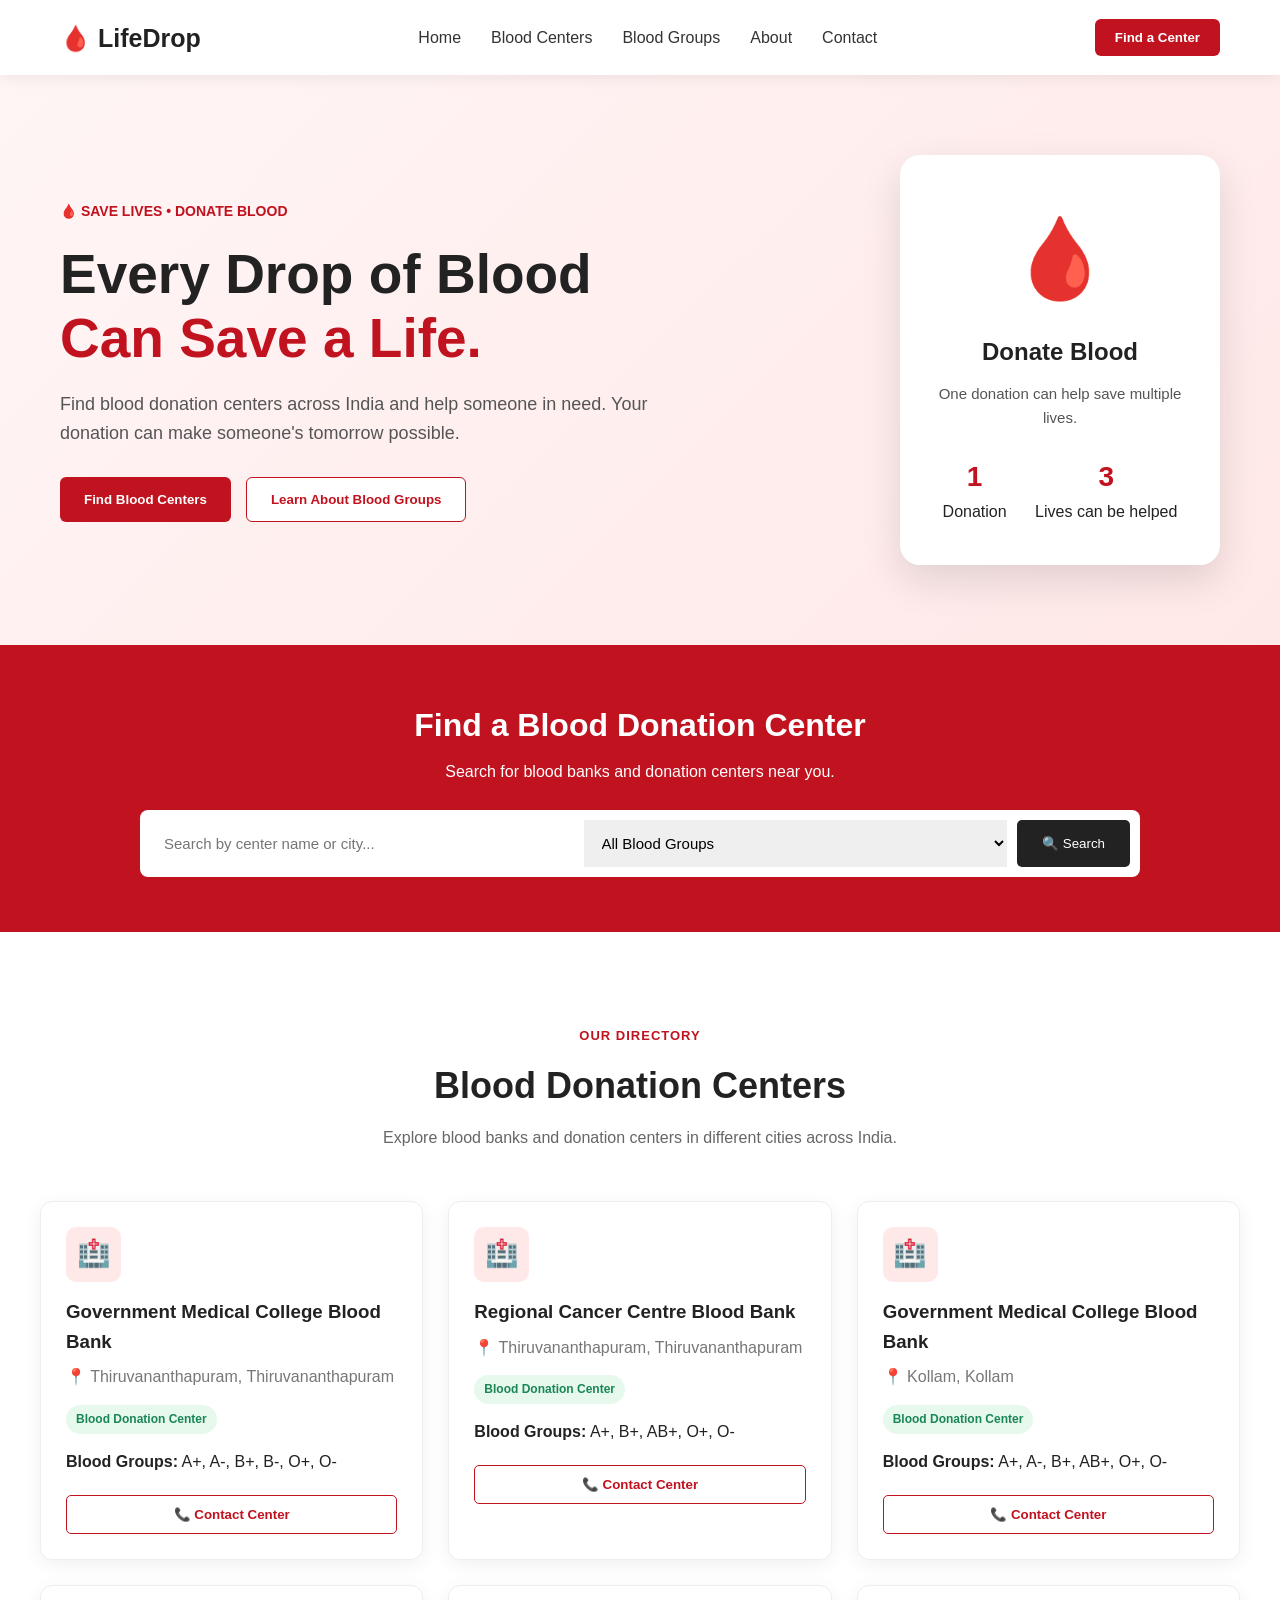
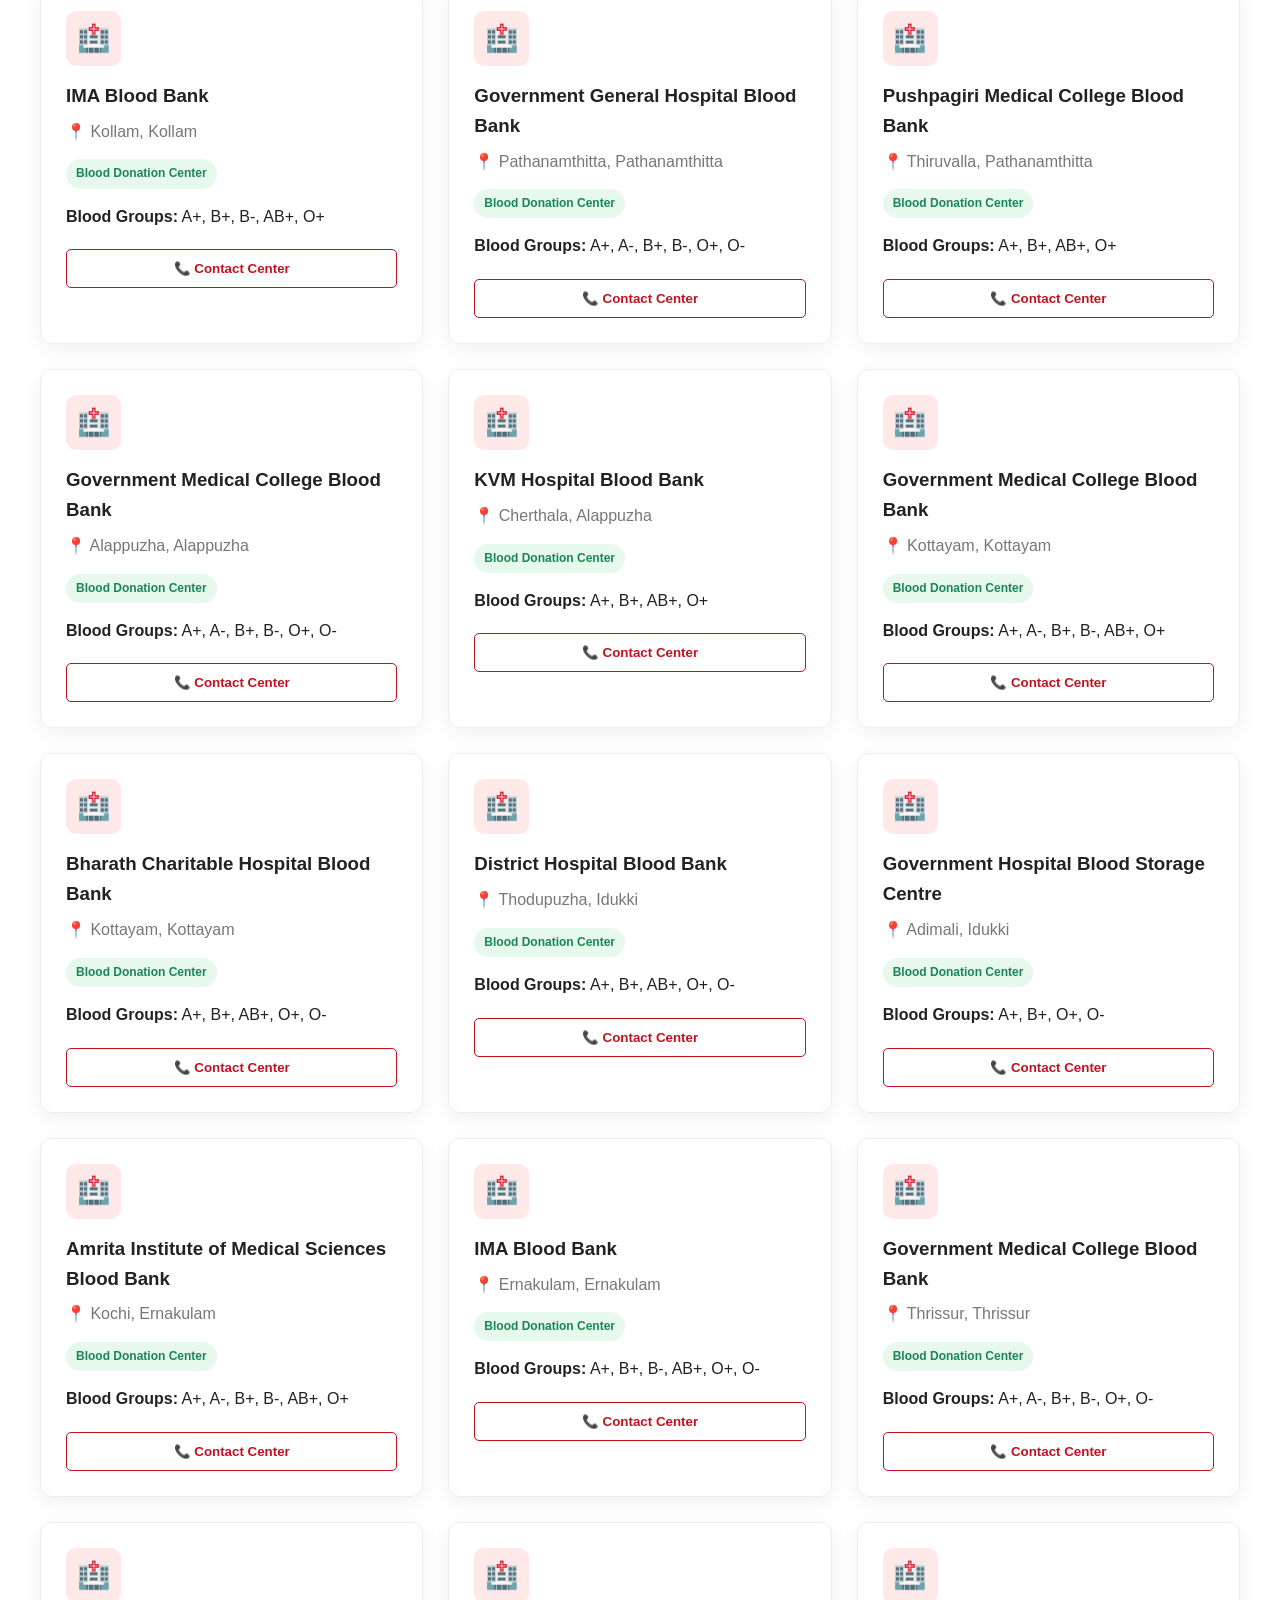
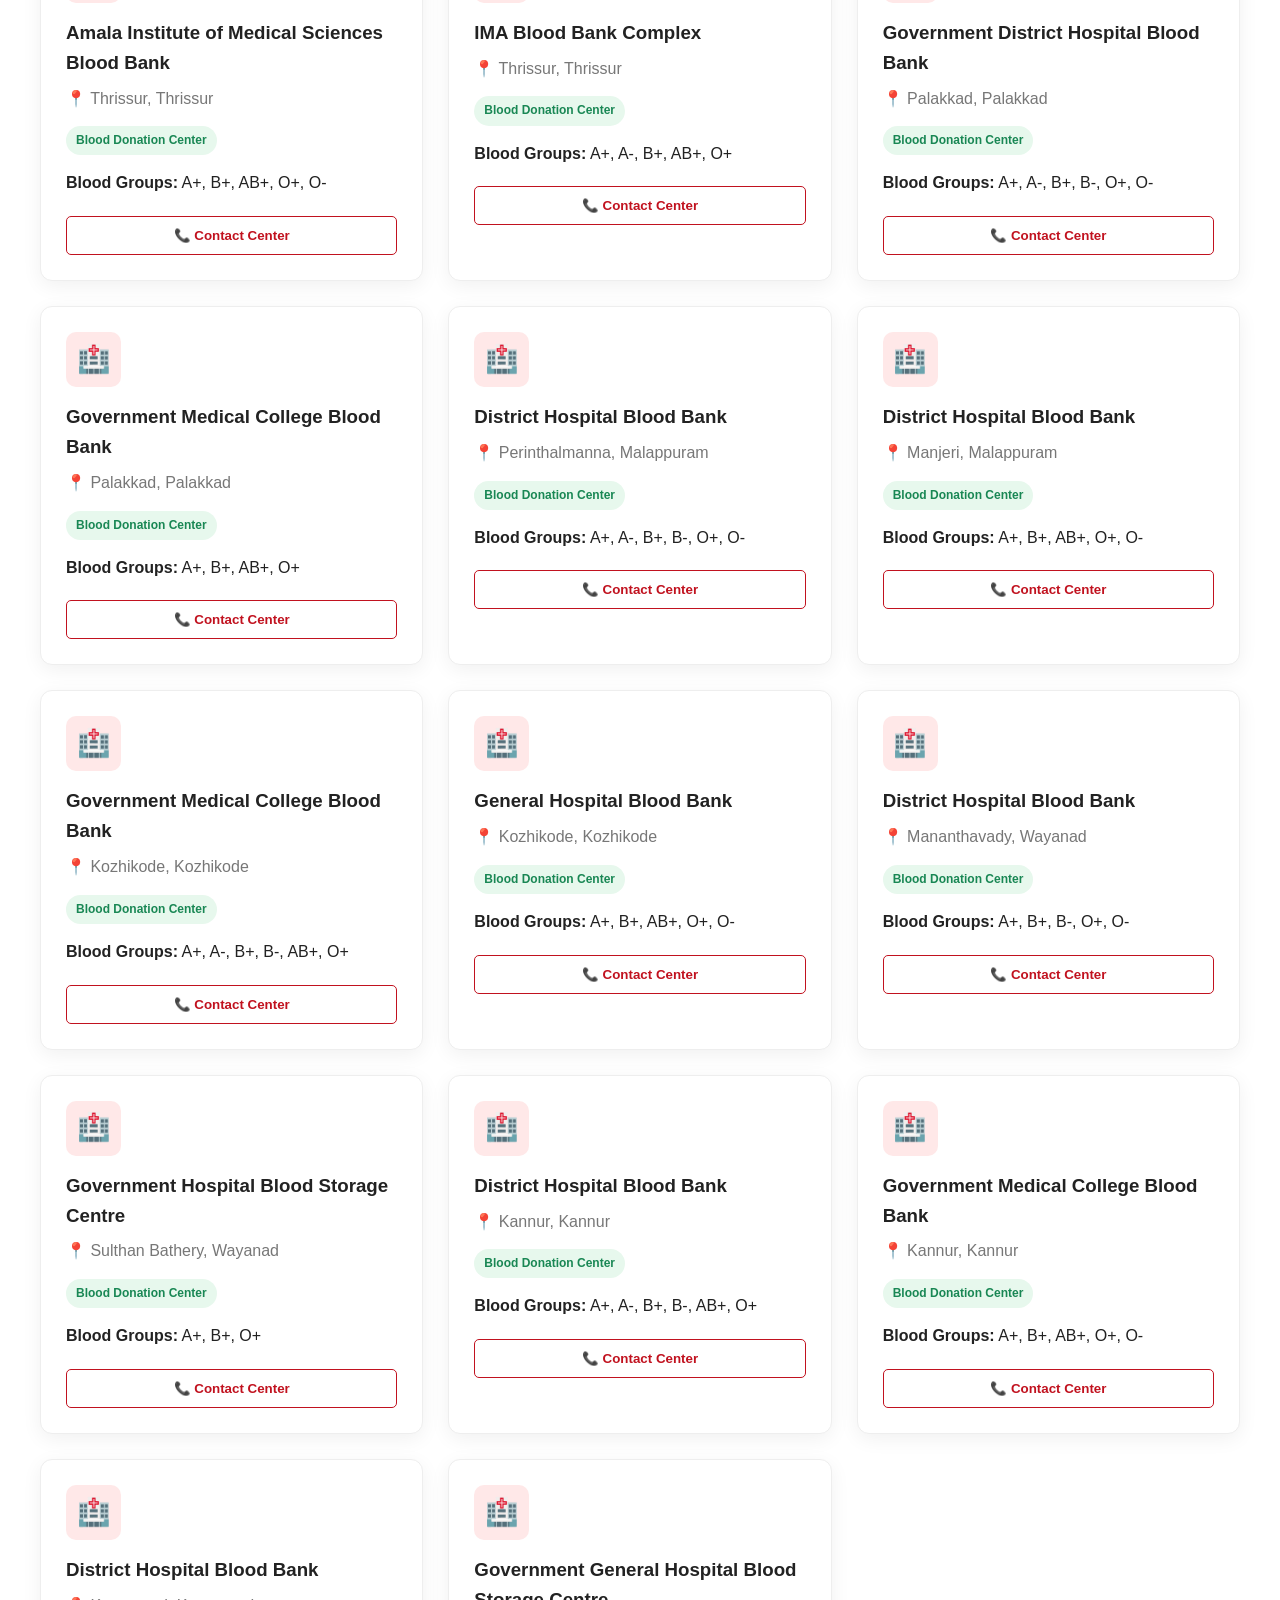
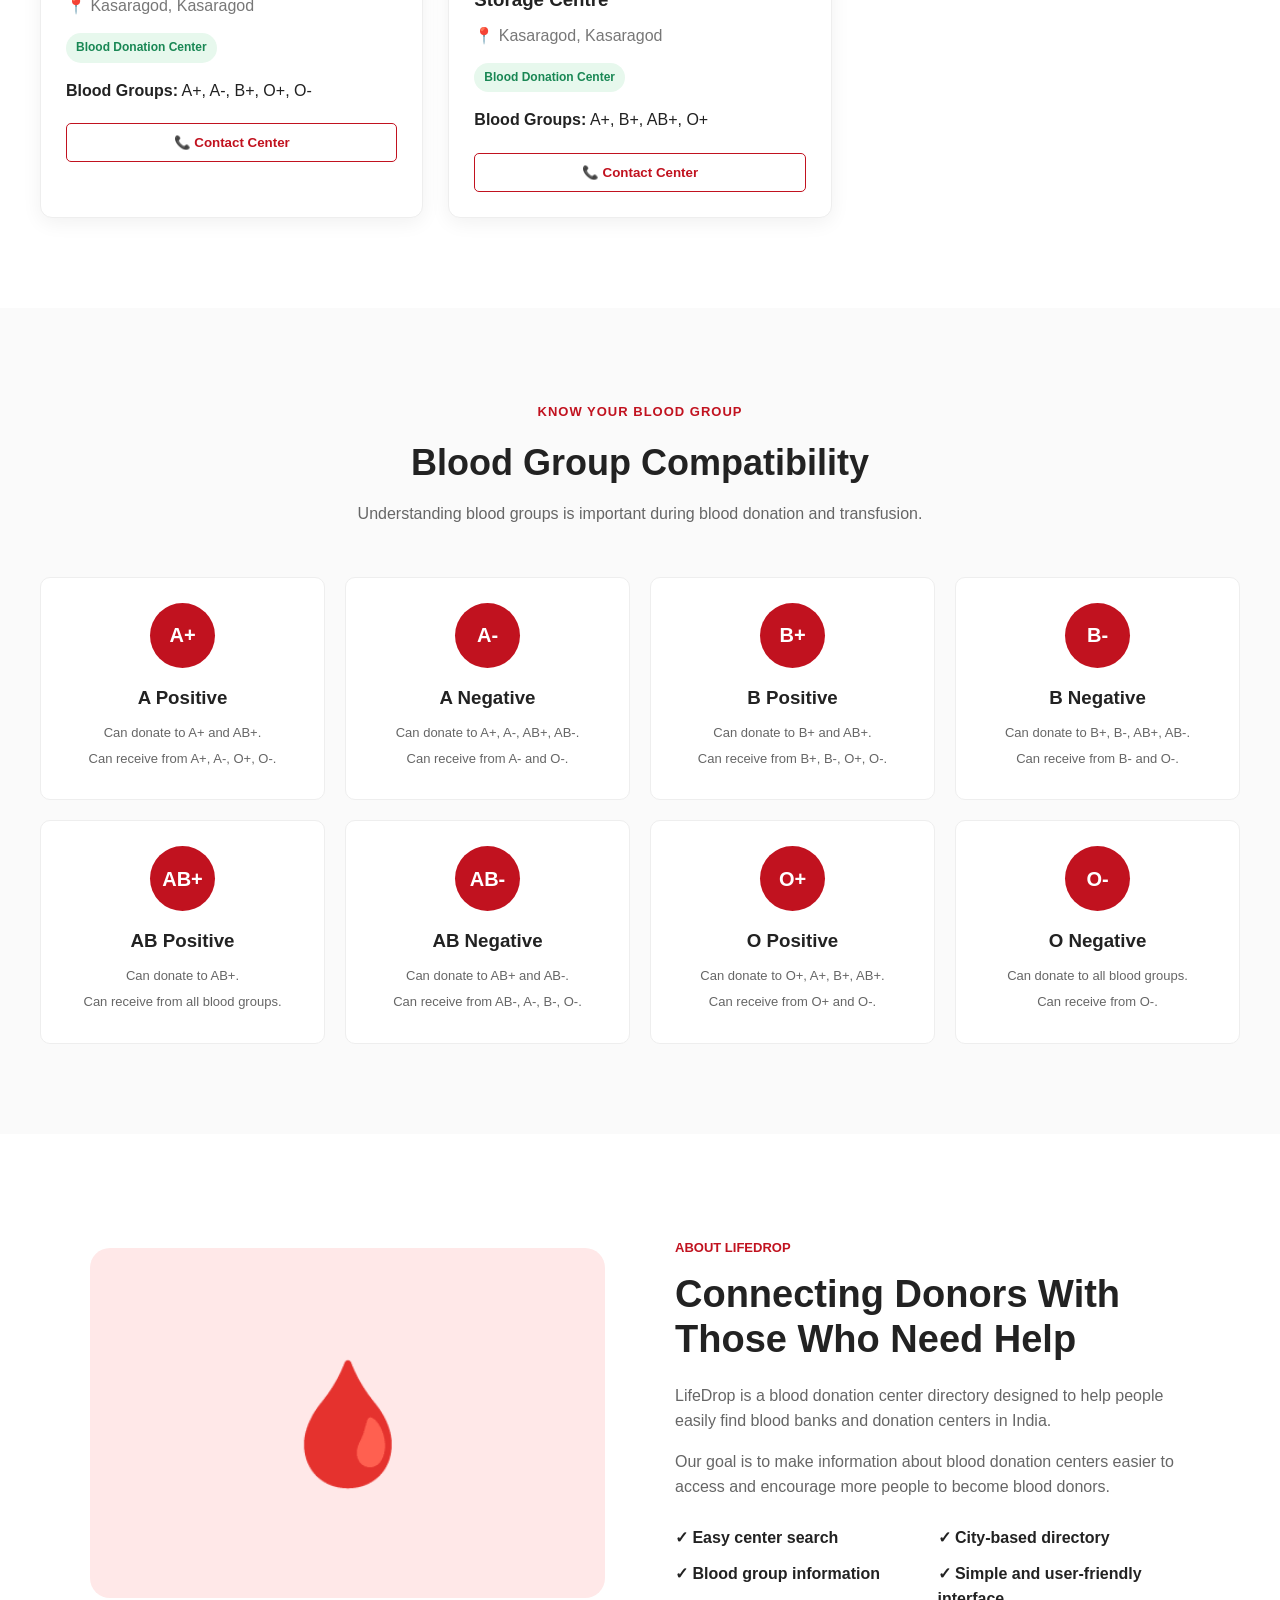
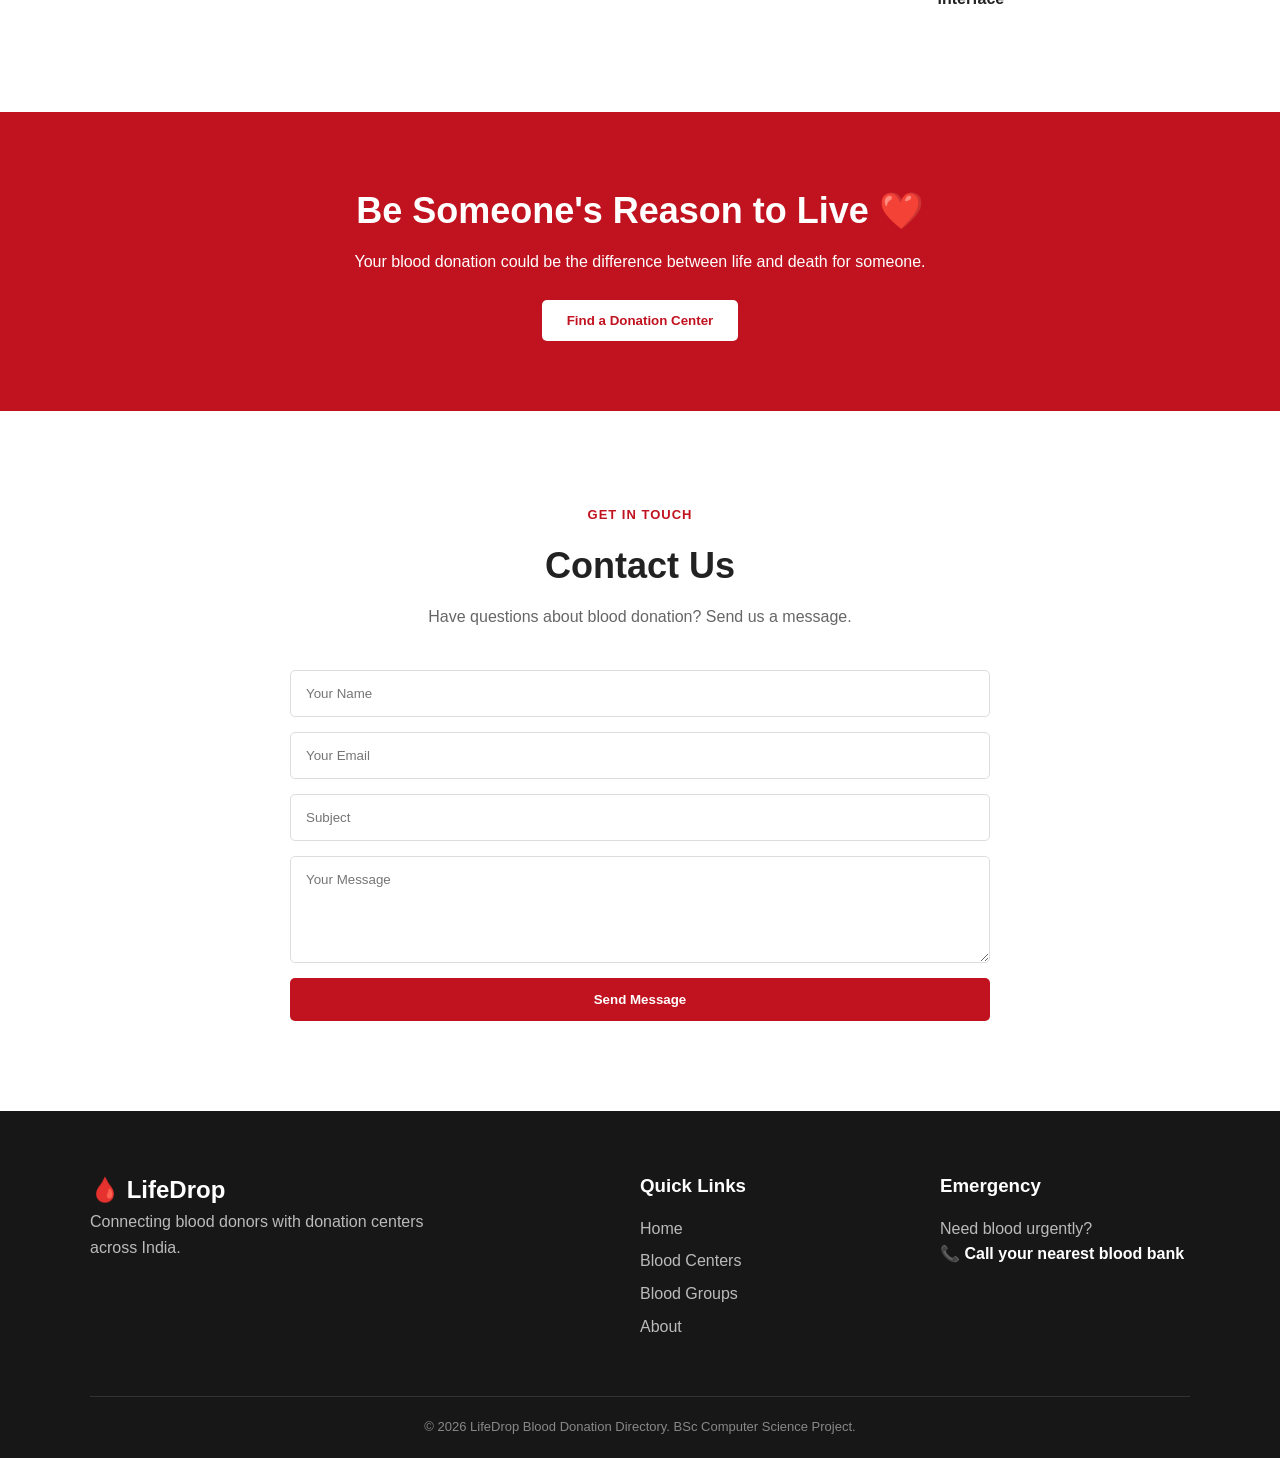
==== index.html @ 92768d7c "Initial commit" ====
<!DOCTYPE html>
<html lang="en">
<head>
    <meta charset="UTF-8">
    <meta name="viewport" content="width=device-width, initial-scale=1.0">

    <title>LifeDrop - Blood Donation Centers</title>

    <link rel="stylesheet" href="style.css">
</head>

<body>

    <!-- ================= NAVBAR ================= -->

    <header>
        <nav class="navbar">

            <div class="logo">
                🩸 <span>LifeDrop</span>
            </div>

            <ul class="nav-links">
                <li><a href="#home">Home</a></li>
                <li><a href="#centers">Blood Centers</a></li>
                <li><a href="#groups">Blood Groups</a></li>
                <li><a href="#about">About</a></li>
                <li><a href="#contact">Contact</a></li>
            </ul>

            <button class="donate-btn" onclick="scrollToCenters()">
                Find a Center
            </button>

        </nav>
    </header>


    <!-- ================= HERO SECTION ================= -->

    <section id="home" class="hero">

        <div class="hero-content">

            <div class="hero-text">

                <span class="small-title">🩸 SAVE LIVES • DONATE BLOOD</span>

                <h1>
                    Every Drop of Blood
                    <span>Can Save a Life.</span>
                </h1>

                <p>
                    Find blood donation centers across India and
                    help someone in need. Your donation can make
                    someone's tomorrow possible.
                </p>

                <div class="hero-buttons">

                    <button class="primary-btn" onclick="scrollToCenters()">
                        Find Blood Centers
                    </button>

                    <button class="secondary-btn" onclick="scrollToGroups()">
                        Learn About Blood Groups
                    </button>

                </div>

            </div>

            <div class="hero-card">

                <div class="blood-drop">
                    🩸
                </div>

                <h2>Donate Blood</h2>

                <p>
                    One donation can help save multiple lives.
                </p>

                <div class="hero-stat">
                    <strong>1</strong>
                    <span>Donation</span>
                </div>

                <div class="hero-stat">
                    <strong>3</strong>
                    <span>Lives can be helped</span>
                </div>

            </div>

        </div>

    </section>


    <!-- ================= SEARCH SECTION ================= -->

    <section class="search-section">

        <div class="search-container">

            <h2>Find a Blood Donation Center</h2>

            <p>
                Search for blood banks and donation centers near you.
            </p>

            <div class="search-box">

                <input
                    type="text"
                    id="searchInput"
                    placeholder="Search by center name or city..."
                >

                <select id="bloodFilter">

                    <option value="all">All Blood Groups</option>
                    <option value="A+">A+</option>
                    <option value="A-">A-</option>
                    <option value="B+">B+</option>
                    <option value="B-">B-</option>
                    <option value="AB+">AB+</option>
                    <option value="AB-">AB-</option>
                    <option value="O+">O+</option>
                    <option value="O-">O-</option>

                </select>

                <button onclick="searchCenters()">
                    🔍 Search
                </button>

            </div>

        </div>

    </section>


    <!-- ================= CENTERS ================= -->

    <section id="centers" class="centers-section">

        <div class="section-heading">

            <span>OUR DIRECTORY</span>

            <h2>Blood Donation Centers</h2>

            <p>
                Explore blood banks and donation centers in different
                cities across India.
            </p>

        </div>

        <div id="centerContainer" class="center-container">

            <!-- Cards will be created using JavaScript -->

        </div>

        <p id="noResults" class="no-results">
            No blood centers found.
        </p>

    </section>


    <!-- ================= BLOOD GROUPS ================= -->

    <section id="groups" class="groups-section">

        <div class="section-heading">

            <span>KNOW YOUR BLOOD GROUP</span>

            <h2>Blood Group Compatibility</h2>

            <p>
                Understanding blood groups is important during
                blood donation and transfusion.
            </p>

        </div>


        <div class="blood-groups">

            <div class="blood-card">
                <div class="blood-type">A+</div>
                <h3>A Positive</h3>
                <p>Can donate to A+ and AB+.</p>
                <p>Can receive from A+, A-, O+, O-.</p>
            </div>


            <div class="blood-card">
                <div class="blood-type">A-</div>
                <h3>A Negative</h3>
                <p>Can donate to A+, A-, AB+, AB-.</p>
                <p>Can receive from A- and O-.</p>
            </div>


            <div class="blood-card">
                <div class="blood-type">B+</div>
                <h3>B Positive</h3>
                <p>Can donate to B+ and AB+.</p>
                <p>Can receive from B+, B-, O+, O-.</p>
            </div>


            <div class="blood-card">
                <div class="blood-type">B-</div>
                <h3>B Negative</h3>
                <p>Can donate to B+, B-, AB+, AB-.</p>
                <p>Can receive from B- and O-.</p>
            </div>


            <div class="blood-card">
                <div class="blood-type">AB+</div>
                <h3>AB Positive</h3>
                <p>Can donate to AB+.</p>
                <p>Can receive from all blood groups.</p>
            </div>


            <div class="blood-card">
                <div class="blood-type">AB-</div>
                <h3>AB Negative</h3>
                <p>Can donate to AB+ and AB-.</p>
                <p>Can receive from AB-, A-, B-, O-.</p>
            </div>


            <div class="blood-card">
                <div class="blood-type">O+</div>
                <h3>O Positive</h3>
                <p>Can donate to O+, A+, B+, AB+.</p>
                <p>Can receive from O+ and O-.</p>
            </div>


            <div class="blood-card">
                <div class="blood-type">O-</div>
                <h3>O Negative</h3>
                <p>Can donate to all blood groups.</p>
                <p>Can receive from O-.</p>
            </div>

        </div>

    </section>


    <!-- ================= ABOUT ================= -->

    <section id="about" class="about-section">

        <div class="about-content">

            <div class="about-image">
                🩸
            </div>

            <div class="about-text">

                <span>ABOUT LIFEDROP</span>

                <h2>
                    Connecting Donors With
                    Those Who Need Help
                </h2>

                <p>
                    LifeDrop is a blood donation center directory
                    designed to help people easily find blood banks
                    and donation centers in India.
                </p>

                <p>
                    Our goal is to make information about blood
                    donation centers easier to access and encourage
                    more people to become blood donors.
                </p>

                <div class="about-points">

                    <div>
                        ✓ Easy center search
                    </div>

                    <div>
                        ✓ City-based directory
                    </div>

                    <div>
                        ✓ Blood group information
                    </div>

                    <div>
                        ✓ Simple and user-friendly interface
                    </div>

                </div>

            </div>

        </div>

    </section>


    <!-- ================= CTA ================= -->

    <section class="cta">

        <h2>Be Someone's Reason to Live ❤️</h2>

        <p>
            Your blood donation could be the difference between
            life and death for someone.
        </p>

        <button onclick="scrollToCenters()">
            Find a Donation Center
        </button>

    </section>


    <!-- ================= CONTACT ================= -->

    <section id="contact" class="contact-section">

        <div class="section-heading">

            <span>GET IN TOUCH</span>

            <h2>Contact Us</h2>

            <p>
                Have questions about blood donation?
                Send us a message.
            </p>

        </div>


        <form class="contact-form" onsubmit="submitForm(event)">

            <input
                type="text"
                id="name"
                placeholder="Your Name"
                required
            >

            <input
                type="email"
                id="email"
                placeholder="Your Email"
                required
            >

            <input
                type="text"
                id="subject"
                placeholder="Subject"
                required
            >

            <textarea
                id="message"
                placeholder="Your Message"
                rows="5"
                required
            ></textarea>

            <button type="submit">
                Send Message
            </button>

        </form>

    </section>


    <!-- ================= FOOTER ================= -->

    <footer>

        <div class="footer-content">

            <div>
                <h2>🩸 LifeDrop</h2>

                <p>
                    Connecting blood donors with
                    donation centers across India.
                </p>
            </div>

            <div>
                <h3>Quick Links</h3>

                <a href="#home">Home</a>
                <a href="#centers">Blood Centers</a>
                <a href="#groups">Blood Groups</a>
                <a href="#about">About</a>
            </div>

            <div>
                <h3>Emergency</h3>

                <p>Need blood urgently?</p>

                <strong>📞 Call your nearest blood bank</strong>
            </div>

        </div>

        <div class="copyright">

            © 2026 LifeDrop Blood Donation Directory.
            BSc Computer Science Project.

        </div>

    </footer>


    <script src="script.js"></script>

</body>
</html>
---- style.css ----
/* ================= GENERAL ================= */

* {
    margin: 0;
    padding: 0;
    box-sizing: border-box;
}

html {
    scroll-behavior: smooth;
}

body {
    font-family: Arial, Helvetica, sans-serif;
    background: #ffffff;
    color: #222;
    line-height: 1.6;
}

button {
    cursor: pointer;
}


/* ================= NAVBAR ================= */

header {
    background: white;
    position: sticky;
    top: 0;
    z-index: 1000;
    box-shadow: 0 2px 15px rgba(0,0,0,0.08);
}

.navbar {
    max-width: 1200px;
    margin: auto;

    height: 75px;

    display: flex;
    align-items: center;
    justify-content: space-between;

    padding: 0 20px;
}

.logo {
    font-size: 25px;
    font-weight: bold;
    color: #c1121f;
}

.logo span {
    color: #222;
}

.nav-links {
    display: flex;
    gap: 30px;
    list-style: none;
}

.nav-links a {
    text-decoration: none;
    color: #333;
    font-weight: 500;
}

.nav-links a:hover {
    color: #c1121f;
}

.donate-btn {
    background: #c1121f;
    color: white;

    border: none;
    border-radius: 6px;

    padding: 11px 20px;

    font-weight: bold;
}

.donate-btn:hover {
    background: #a50e19;
}


/* ================= HERO ================= */

.hero {
    background: linear-gradient(
        135deg,
        #fff5f5,
        #ffe8e8
    );

    min-height: 570px;

    display: flex;
    align-items: center;
}

.hero-content {
    max-width: 1200px;
    width: 100%;

    margin: auto;

    padding: 70px 20px;

    display: flex;
    justify-content: space-between;
    align-items: center;

    gap: 70px;
}

.hero-text {
    max-width: 650px;
}

.small-title {
    color: #c1121f;
    font-weight: bold;
    font-size: 14px;
}

.hero h1 {
    font-size: 55px;
    line-height: 1.15;

    margin: 20px 0;
}

.hero h1 span {
    display: block;
    color: #c1121f;
}

.hero p {
    color: #555;
    font-size: 18px;

    max-width: 600px;

    margin-bottom: 30px;
}

.hero-buttons {
    display: flex;
    gap: 15px;
}

.primary-btn,
.secondary-btn {
    padding: 14px 24px;

    border-radius: 6px;

    font-weight: bold;

    border: none;
}

.primary-btn {
    background: #c1121f;
    color: white;
}

.secondary-btn {
    background: white;
    color: #c1121f;

    border: 1px solid #c1121f;
}


/* HERO CARD */

.hero-card {
    background: white;

    width: 320px;

    padding: 40px 30px;

    border-radius: 20px;

    text-align: center;

    box-shadow: 0 15px 40px rgba(0,0,0,0.12);
}

.blood-drop {
    font-size: 80px;
    margin-bottom: 10px;
}

.hero-card h2 {
    margin-bottom: 10px;
}

.hero-card p {
    font-size: 15px;
    margin-bottom: 25px;
}

.hero-stat {
    display: inline-flex;
    flex-direction: column;

    margin: 0 12px;
}

.hero-stat strong {
    color: #c1121f;
    font-size: 28px;
}


/* ================= SEARCH ================= */

.search-section {
    background: #c1121f;
    color: white;

    padding: 55px 20px;
}

.search-container {
    max-width: 1000px;
    margin: auto;
    text-align: center;
}

.search-container h2 {
    font-size: 32px;
}

.search-container p {
    margin: 8px 0 25px;
}

.search-box {
    background: white;

    padding: 10px;

    border-radius: 8px;

    display: flex;

    gap: 10px;
}

.search-box input,
.search-box select {
    flex: 1;

    border: none;
    outline: none;

    padding: 14px;

    font-size: 15px;
}

.search-box button {
    background: #222;
    color: white;

    border: none;
    border-radius: 5px;

    padding: 0 25px;
}


/* ================= SECTION HEADING ================= */

.section-heading {
    text-align: center;

    max-width: 700px;

    margin: auto;
}

.section-heading span {
    color: #c1121f;

    font-size: 13px;

    font-weight: bold;

    letter-spacing: 1px;
}

.section-heading h2 {
    font-size: 36px;

    margin: 10px 0;
}

.section-heading p {
    color: #666;
}


/* ================= CENTERS ================= */

.centers-section {
    padding: 90px 20px;
}

.center-container {
    max-width: 1200px;

    margin: 50px auto 0;

    display: grid;

    grid-template-columns: repeat(3, 1fr);

    gap: 25px;
}

.center-card {
    background: white;

    border: 1px solid #eee;

    border-radius: 12px;

    padding: 25px;

    box-shadow: 0 5px 20px rgba(0,0,0,0.06);

    transition: 0.3s;
}

.center-card:hover {
    transform: translateY(-5px);

    box-shadow: 0 10px 30px rgba(0,0,0,0.12);
}

.center-icon {
    width: 55px;
    height: 55px;

    display: flex;
    align-items: center;
    justify-content: center;

    background: #ffe8e8;

    border-radius: 10px;

    font-size: 27px;

    margin-bottom: 15px;
}

.center-card h3 {
    margin-bottom: 8px;
}

.center-location {
    color: #777;

    margin-bottom: 15px;
}

.available {
    display: inline-block;

    background: #e7f8ed;
    color: #198754;

    padding: 5px 10px;

    border-radius: 20px;

    font-size: 12px;

    font-weight: bold;
}

.center-card button {
    width: 100%;

    margin-top: 20px;

    padding: 11px;

    border: 1px solid #c1121f;

    background: white;

    color: #c1121f;

    border-radius: 5px;

    font-weight: bold;
}

.center-card button:hover {
    background: #c1121f;
    color: white;
}

.no-results {
    display: none;

    text-align: center;

    margin-top: 40px;

    color: #c1121f;

    font-weight: bold;
}


/* ================= BLOOD GROUPS ================= */

.groups-section {
    background: #fafafa;

    padding: 90px 20px;
}

.blood-groups {
    max-width: 1200px;

    margin: 50px auto 0;

    display: grid;

    grid-template-columns: repeat(4, 1fr);

    gap: 20px;
}

.blood-card {
    background: white;

    padding: 25px;

    border-radius: 10px;

    text-align: center;

    border: 1px solid #eee;
}

.blood-type {
    width: 65px;
    height: 65px;

    margin: auto;

    display: flex;
    align-items: center;
    justify-content: center;

    background: #c1121f;

    color: white;

    border-radius: 50%;

    font-size: 20px;

    font-weight: bold;

    margin-bottom: 15px;
}

.blood-card h3 {
    margin-bottom: 10px;
}

.blood-card p {
    color: #666;

    font-size: 13px;

    margin-bottom: 5px;
}


/* ================= ABOUT ================= */

.about-section {
    padding: 100px 20px;
}

.about-content {
    max-width: 1100px;

    margin: auto;

    display: grid;

    grid-template-columns: 1fr 1fr;

    gap: 70px;

    align-items: center;
}

.about-image {
    background: #ffe8e8;

    min-height: 350px;

    border-radius: 20px;

    display: flex;
    align-items: center;
    justify-content: center;

    font-size: 120px;
}

.about-text > span {
    color: #c1121f;

    font-weight: bold;

    font-size: 13px;
}

.about-text h2 {
    font-size: 38px;

    line-height: 1.2;

    margin: 12px 0 20px;
}

.about-text p {
    color: #666;

    margin-bottom: 15px;
}

.about-points {
    display: grid;

    grid-template-columns: 1fr 1fr;

    gap: 10px;

    margin-top: 25px;

    font-weight: bold;
}


/* ================= CTA ================= */

.cta {
    background: #c1121f;

    color: white;

    text-align: center;

    padding: 70px 20px;
}

.cta h2 {
    font-size: 36px;
}

.cta p {
    margin: 10px auto 25px;

    max-width: 600px;
}

.cta button {
    background: white;

    color: #c1121f;

    border: none;

    padding: 13px 25px;

    border-radius: 5px;

    font-weight: bold;
}


/* ================= CONTACT ================= */

.contact-section {
    padding: 90px 20px;
}

.contact-form {
    max-width: 700px;

    margin: 40px auto 0;

    display: flex;

    flex-direction: column;

    gap: 15px;
}

.contact-form input,
.contact-form textarea {
    padding: 15px;

    border: 1px solid #ddd;

    border-radius: 5px;

    font-family: inherit;

    outline: none;
}

.contact-form input:focus,
.contact-form textarea:focus {
    border-color: #c1121f;
}

.contact-form button {
    background: #c1121f;

    color: white;

    border: none;

    padding: 14px;

    border-radius: 5px;

    font-weight: bold;
}


/* ================= FOOTER ================= */

footer {
    background: #171717;

    color: white;

    padding: 60px 20px 20px;
}

.footer-content {
    max-width: 1100px;

    margin: auto;

    display: grid;

    grid-template-columns: 2fr 1fr 1fr;

    gap: 50px;
}

.footer-content h2 {
    color: #fff;
}

.footer-content h3 {
    margin-bottom: 15px;
}

.footer-content p {
    color: #bbb;

    max-width: 350px;
}

.footer-content a {
    display: block;

    color: #bbb;

    text-decoration: none;

    margin-bottom: 7px;
}

.footer-content a:hover {
    color: white;
}

.copyright {
    max-width: 1100px;

    margin: 50px auto 0;

    padding-top: 20px;

    border-top: 1px solid #333;

    text-align: center;

    color: #888;

    font-size: 13px;
}


/* ================= RESPONSIVE ================= */

@media (max-width: 900px) {

    .nav-links {
        display: none;
    }

    .hero-content {
        flex-direction: column;
        text-align: center;
    }

    .hero-buttons {
        justify-content: center;
    }

    .center-container {
        grid-template-columns: repeat(2, 1fr);
    }

    .blood-groups {
        grid-template-columns: repeat(2, 1fr);
    }

    .about-content {
        grid-template-columns: 1fr;
    }

}


@media (max-width: 600px) {

    .hero h1 {
        font-size: 40px;
    }

    .hero-card {
        width: 100%;
    }

    .search-box {
        flex-direction: column;
    }

    .search-box button {
        padding: 12px;
    }

    .center-container {
        grid-template-columns: 1fr;
    }

    .blood-groups {
        grid-template-columns: 1fr;
    }

    .about-points {
        grid-template-columns: 1fr;
    }

    .footer-content {
        grid-template-columns: 1fr;
    }

}
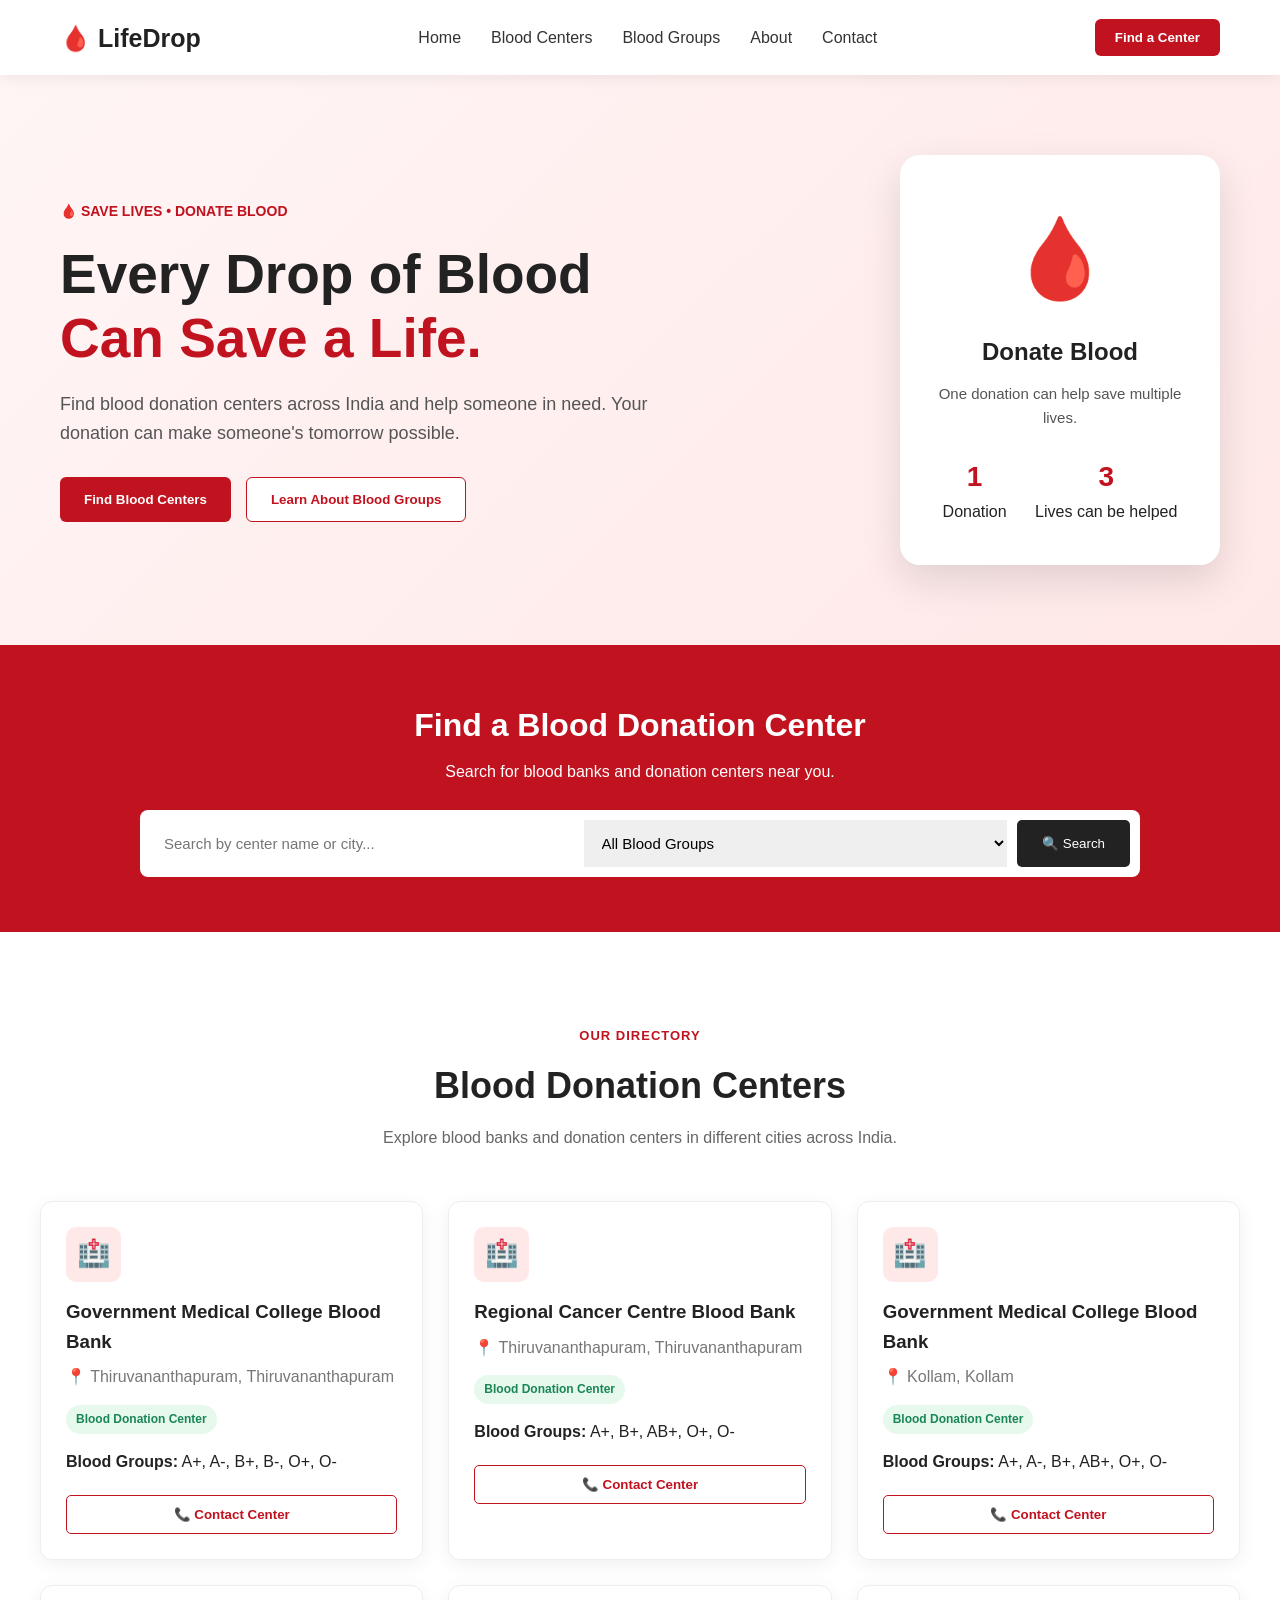
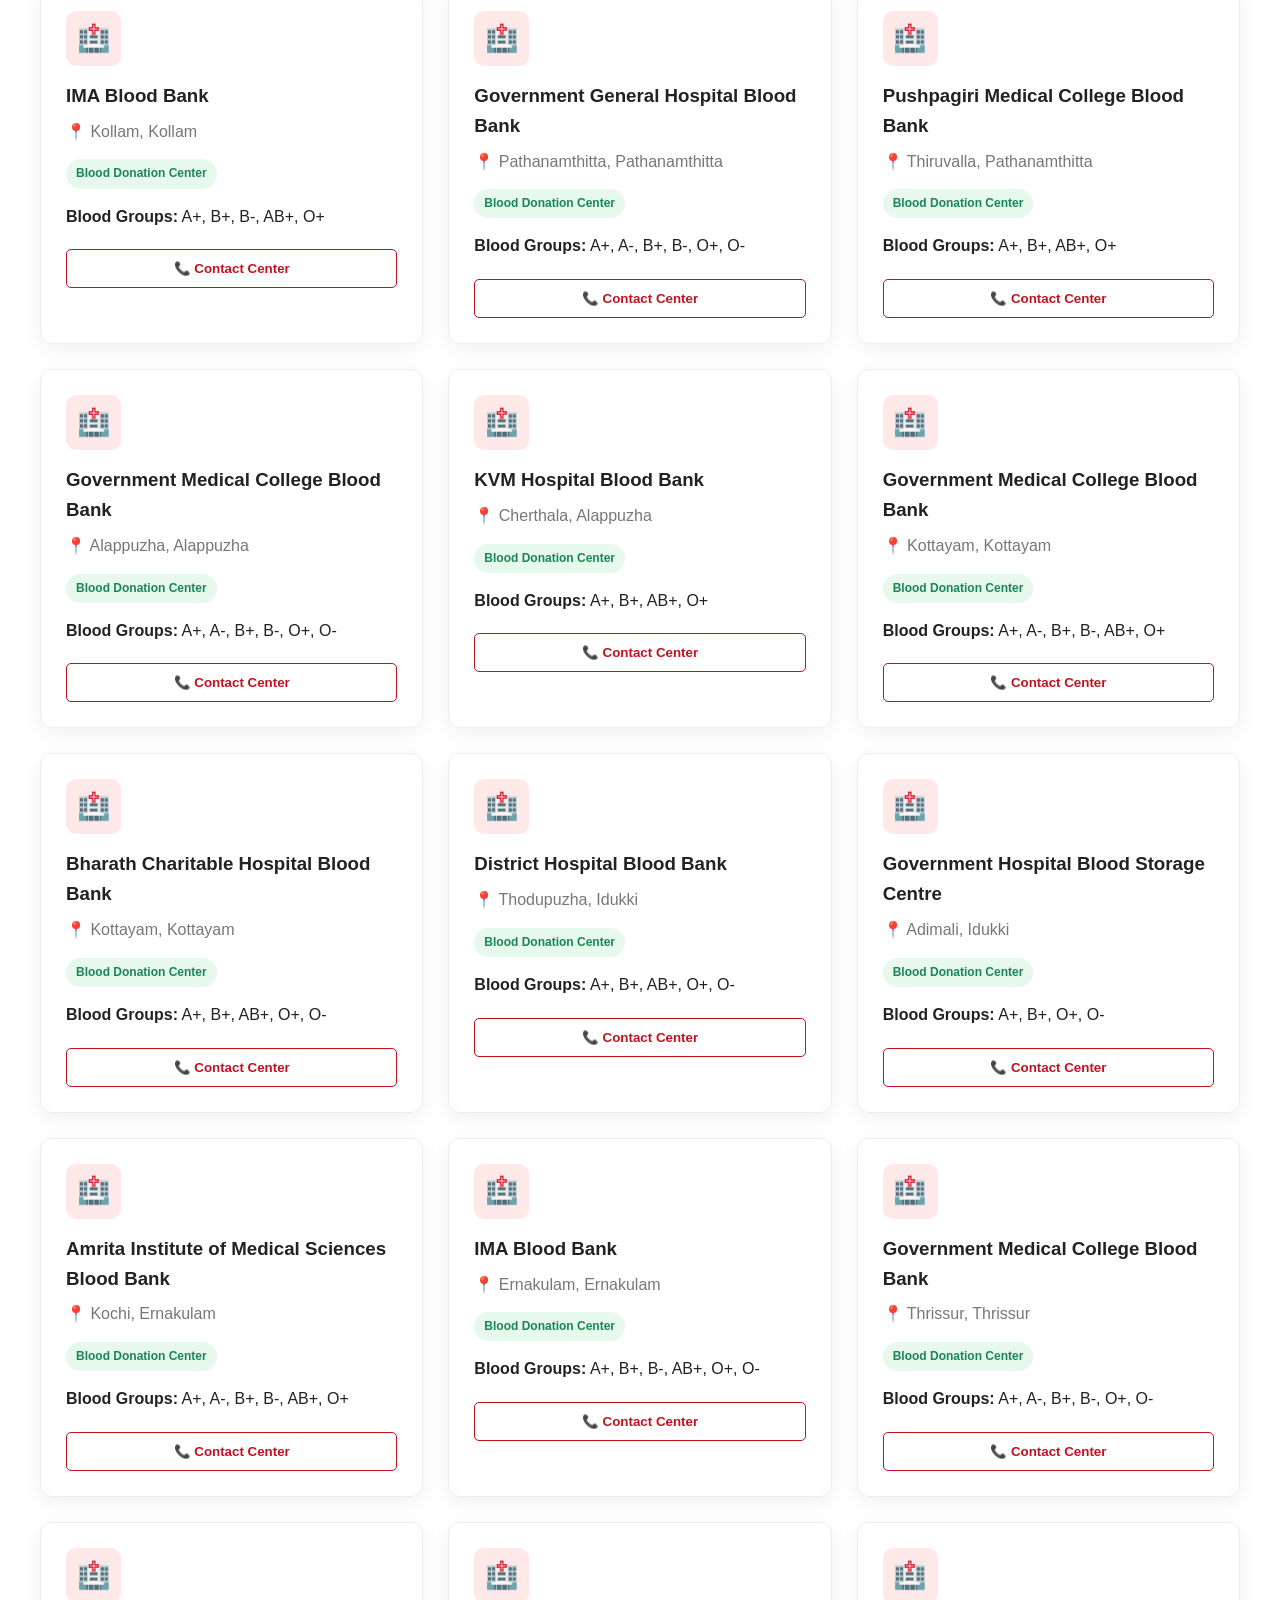
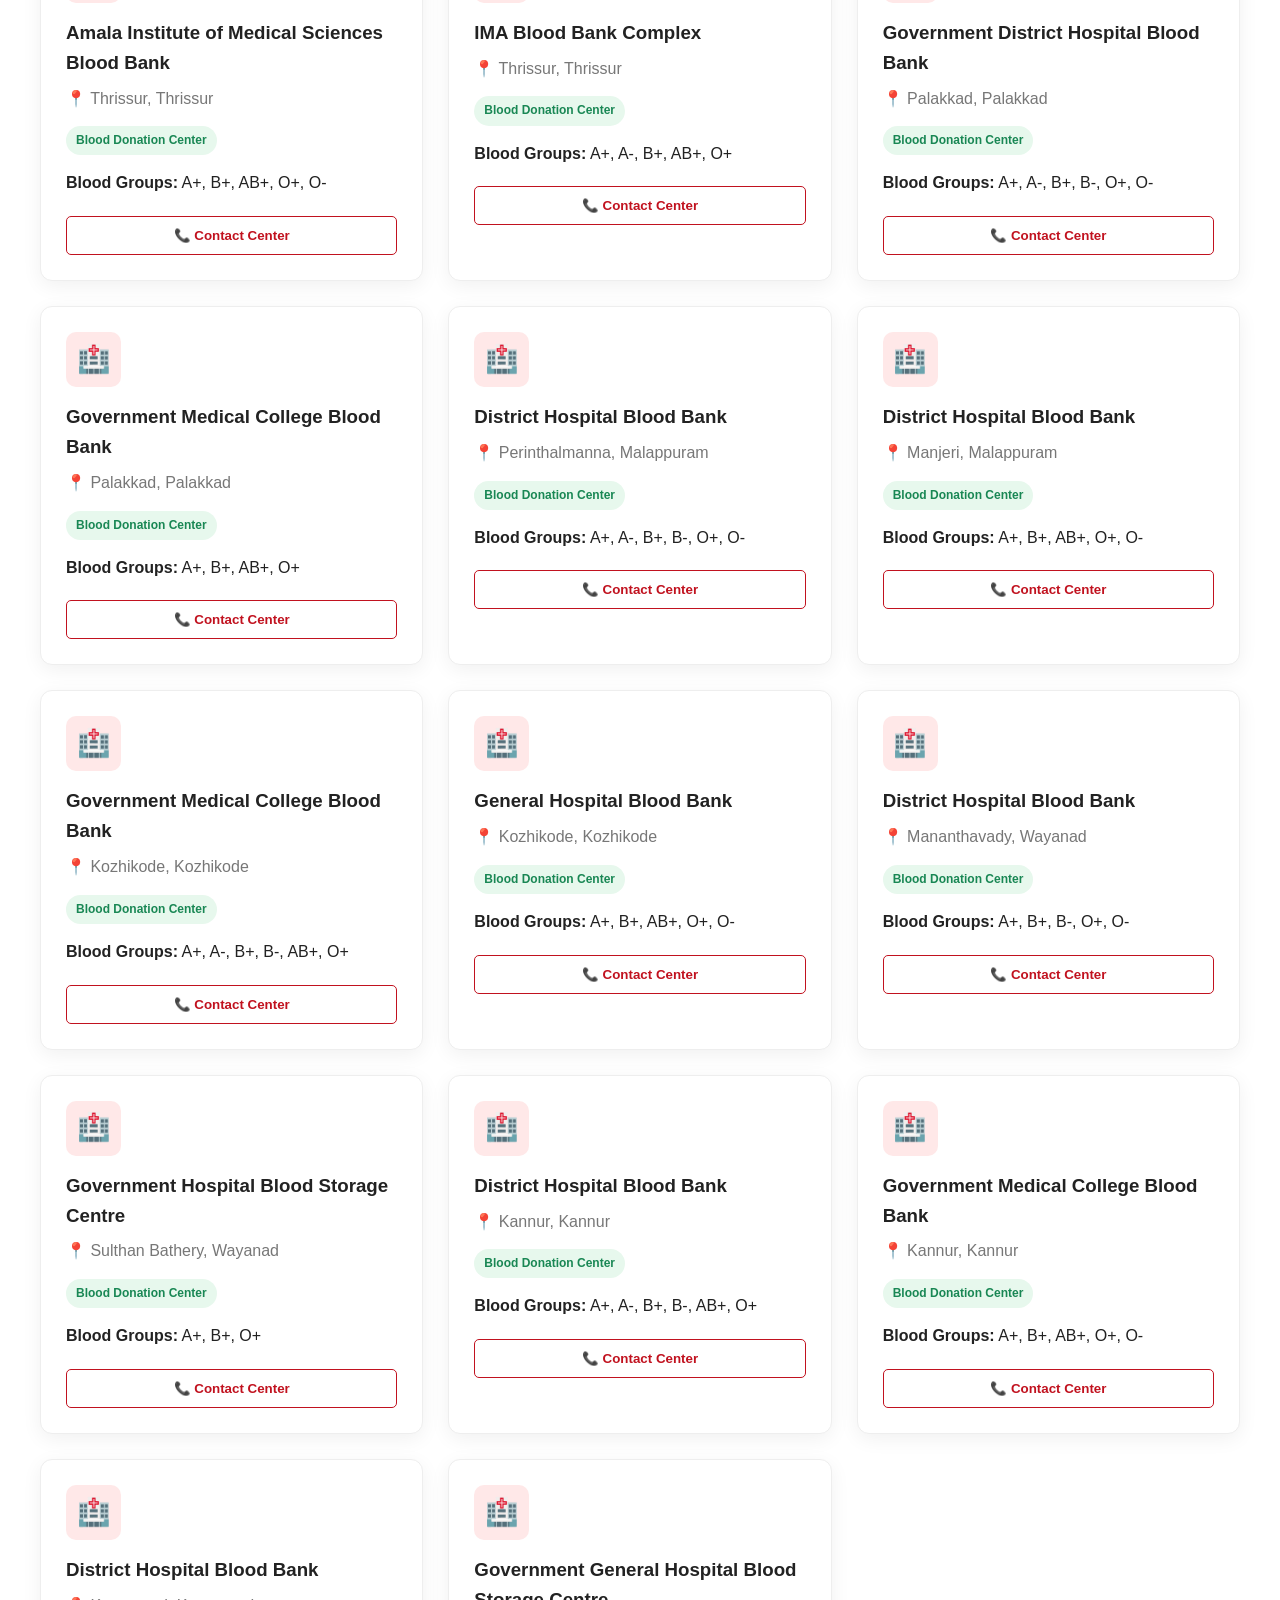
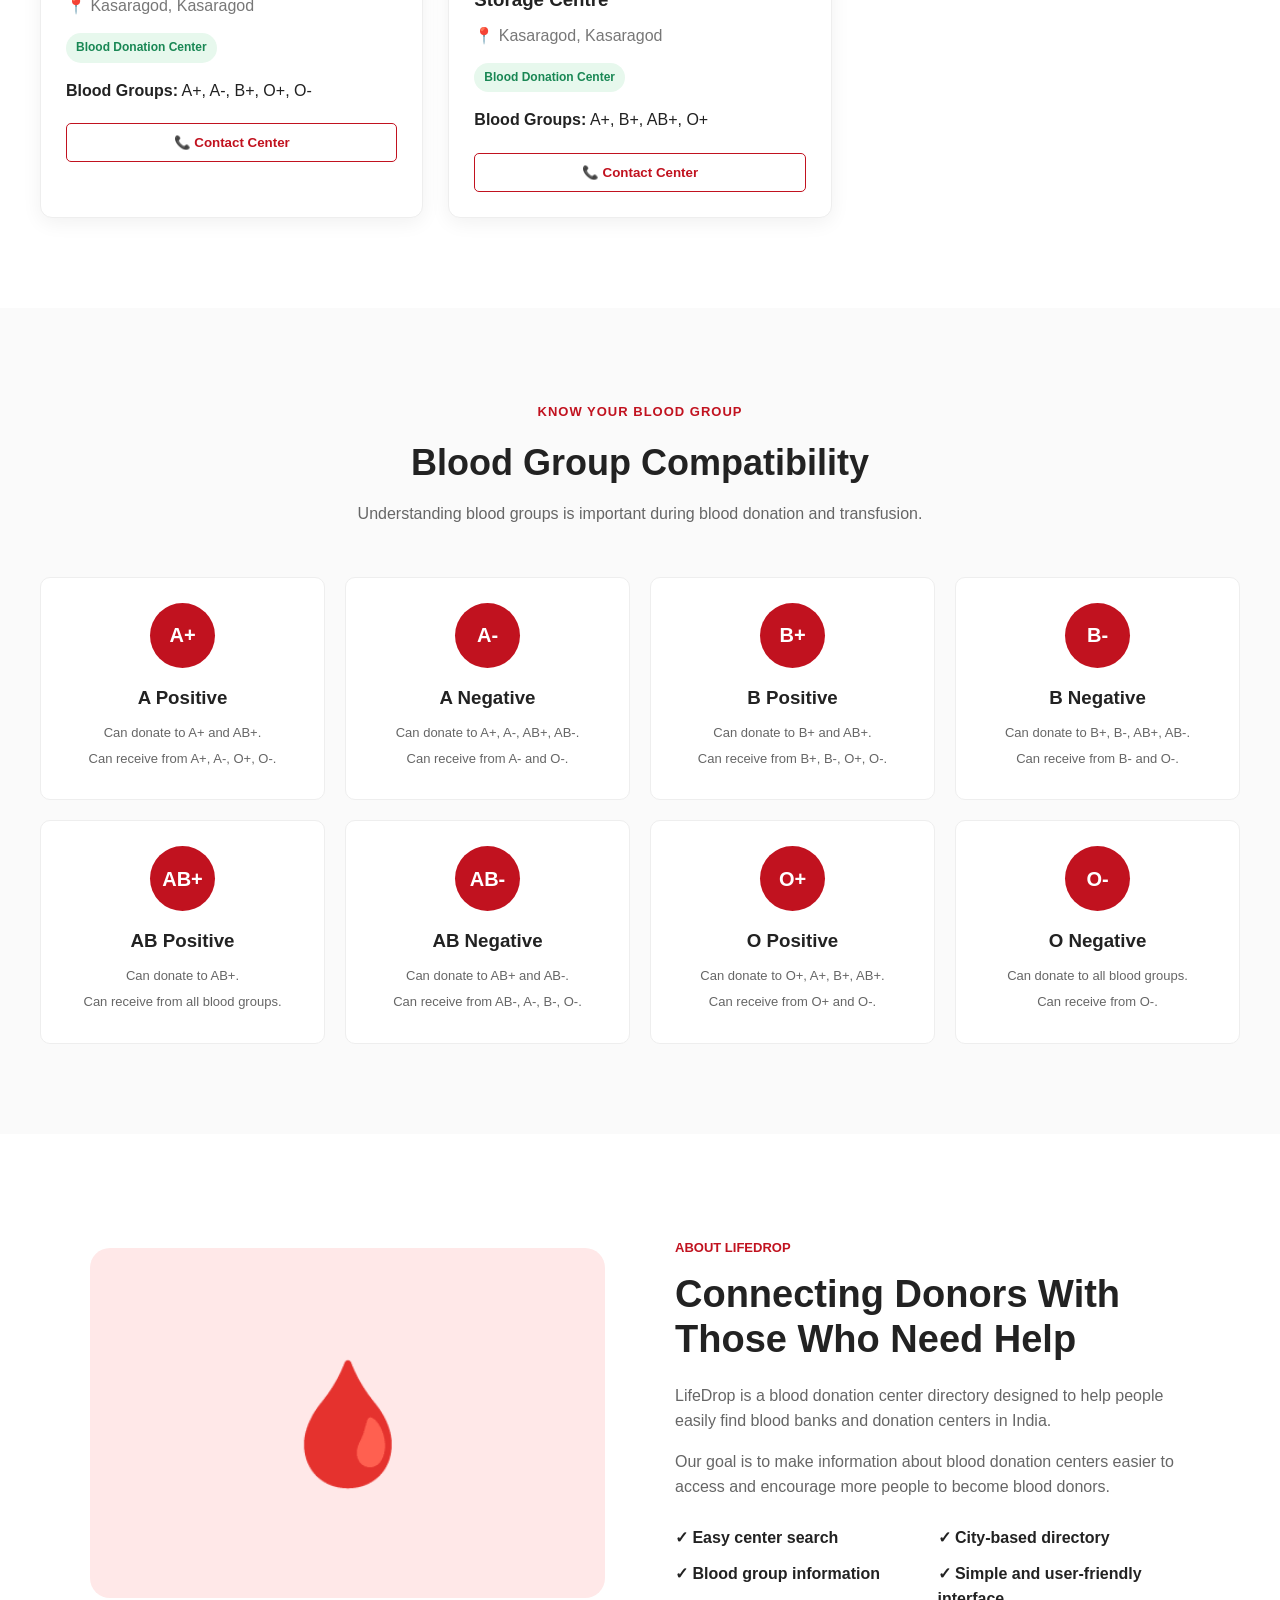
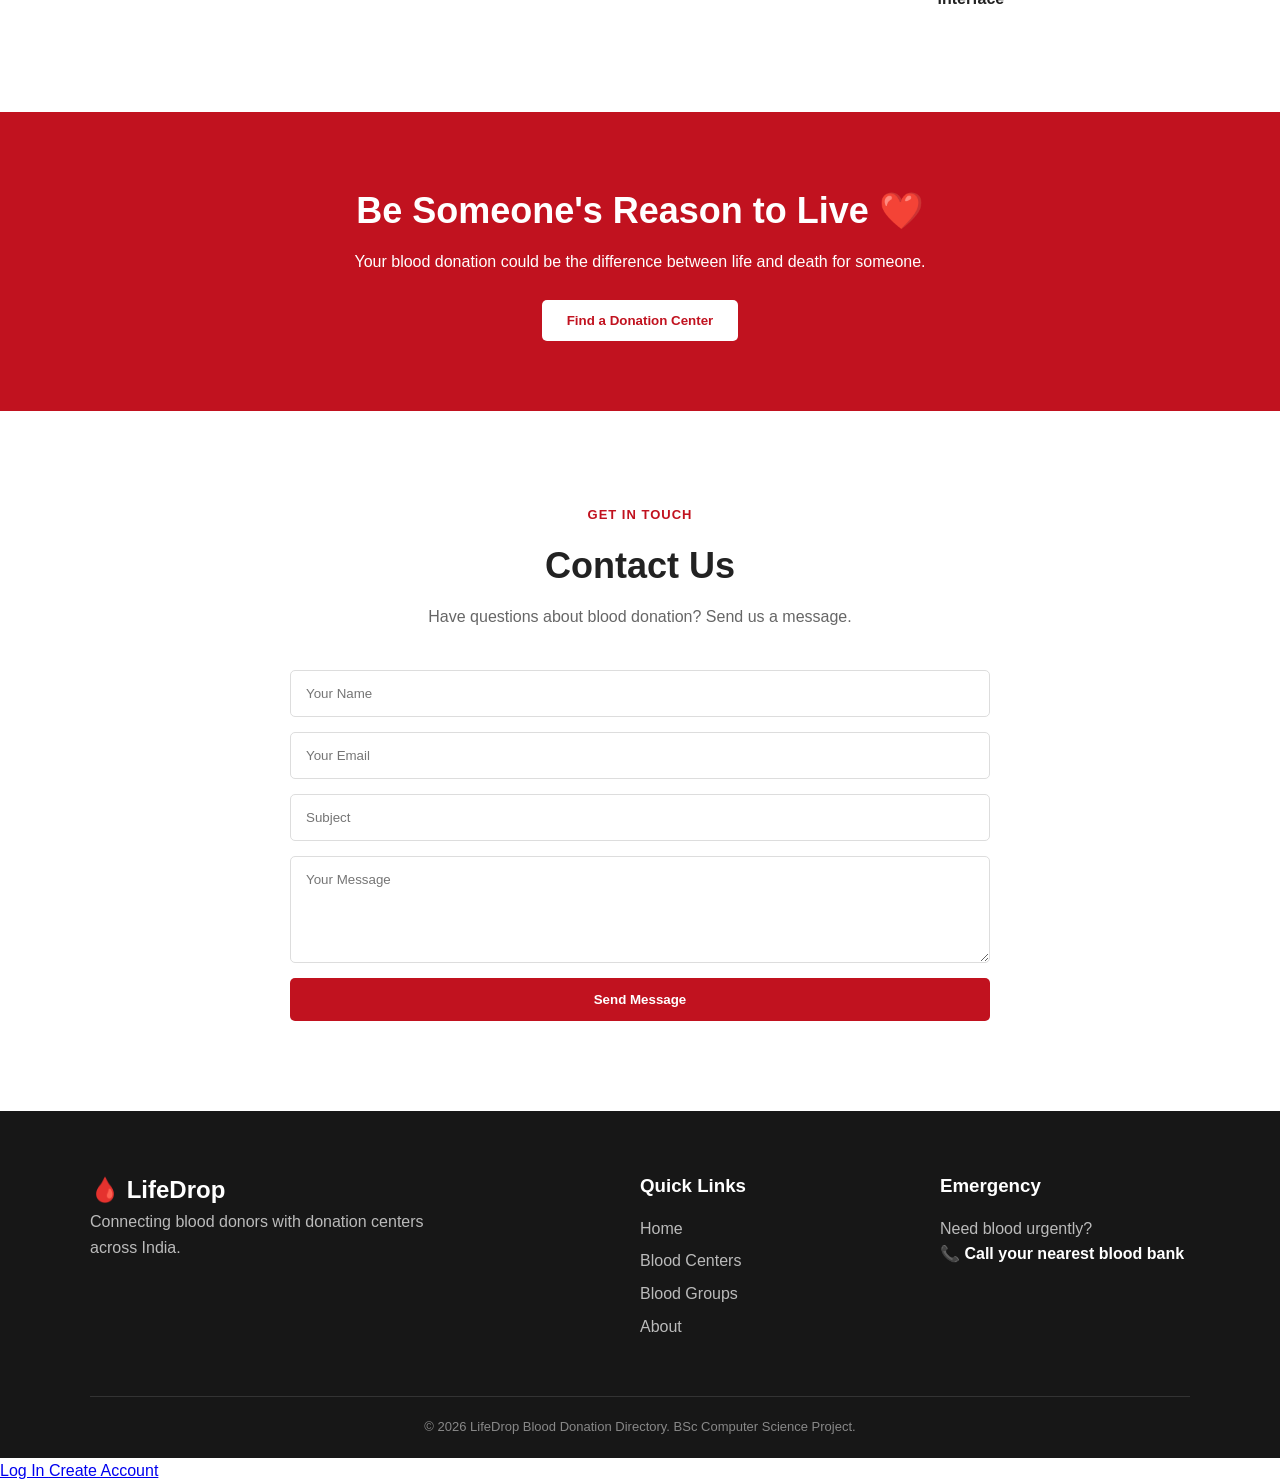
==== commit 7583cf05: "added login and registration pages  Please enter the commit message for your changes. Lines starting" ====
--- a/index.html
+++ b/index.html
@@ -441,6 +441,12 @@
 
 
     <script src="script.js"></script>
+    <a href="login.html" class="login-button">
+    Log In
+</a>
+<a href="register.html" class="register-button">
+    Create Account
+</a>
 
 </body>
 </html>
